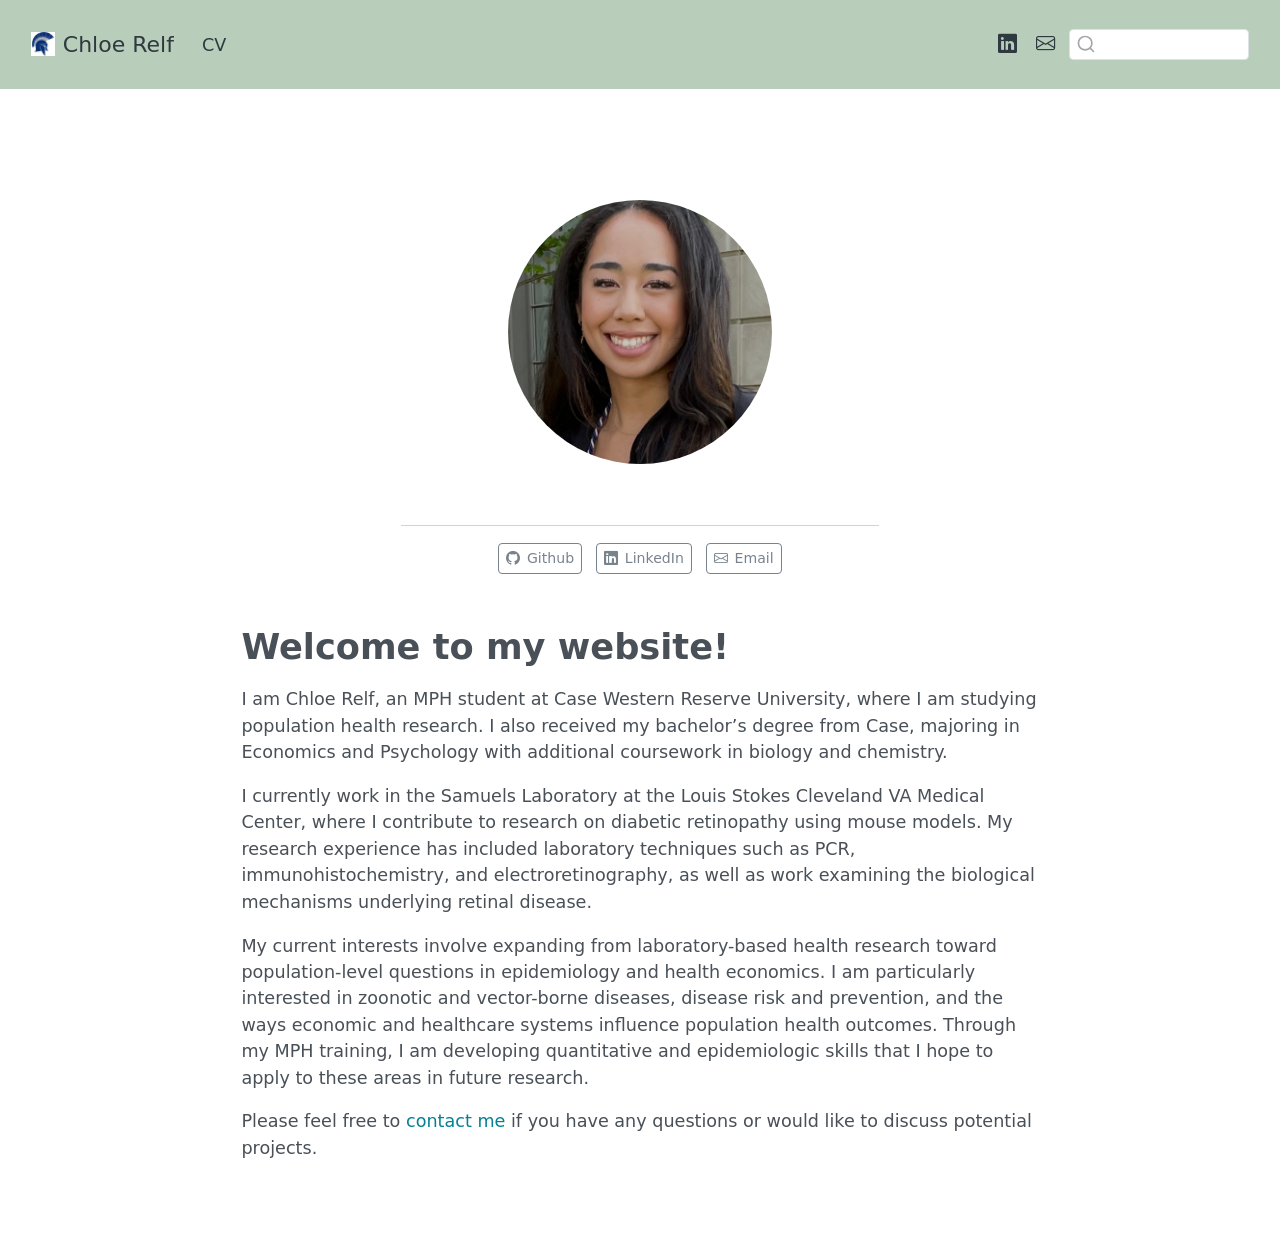
==== docs/index.html @ c8927da8 "Open quattro file" ====
<!DOCTYPE html>
<html xmlns="http://www.w3.org/1999/xhtml" lang="en" xml:lang="en"><head>

<meta charset="utf-8">
<meta name="generator" content="quarto-1.10.18">

<meta name="viewport" content="width=device-width, initial-scale=1.0, user-scalable=yes">


<title>Chloe Relf</title>
<style>
/* Default styles provided by pandoc.
** See https://pandoc.org/MANUAL.html#variables-for-html for config info.
*/
span.smallcaps{font-variant: small-caps;}
div.columns{display: flex; gap: 1.5em;}
div.column{flex: auto;}
@media screen {
div.columns{gap: min(4vw, 1.5em);}
div.column{overflow-x: auto;}
}
div.hanging-indent{margin-left: 1.5em; text-indent: -1.5em;}
ul.task-list{list-style: none;}
ul.task-list li input[type="checkbox"] {
  width: 0.8em;
  margin: 0 0.8em 0.2em -1em; /* quarto-specific, see https://github.com/quarto-dev/quarto-cli/issues/4556 */ 
  vertical-align: middle;
}
</style>


<script src="site_libs/quarto-nav/quarto-nav.js"></script>
<script src="site_libs/clipboard/clipboard.min.js"></script>
<script src="site_libs/quarto-search/autocomplete.umd.js"></script>
<script src="site_libs/quarto-search/fuse.min.js"></script>
<script src="site_libs/quarto-search/quarto-search.js"></script>
<meta name="quarto:offset" content="./">
<link href="./img/convert.jpg" rel="icon" type="image/jpeg">
<script src="site_libs/quarto-html/quarto.js" type="module"></script>
<script src="site_libs/quarto-html/tabsets/tabsets.js" type="module"></script>
<script src="site_libs/quarto-html/popper.min.js"></script>
<script src="site_libs/quarto-html/tippy.umd.min.js"></script>
<link href="site_libs/quarto-html/tippy.css" rel="stylesheet">
<link href="site_libs/quarto-html/quarto-syntax-highlighting-64a204ab8560d761af7679ceaba22944.css" rel="stylesheet" id="quarto-text-highlighting-styles">
<script src="site_libs/bootstrap/bootstrap.min.js"></script>
<link href="site_libs/bootstrap/bootstrap-icons.css" rel="stylesheet">
<link href="site_libs/bootstrap/bootstrap-76254cfffaa60bc1b4b25a9d0978b665.min.css" rel="stylesheet" append-hash="true" id="quarto-bootstrap" data-mode="light">
<script id="quarto-search-options" type="application/json">{
  "location": "navbar",
  "copy-button": false,
  "collapse-after": 3,
  "panel-placement": "end",
  "type": "textbox",
  "limit": 50,
  "keyboard-shortcut": [
    "f",
    "/",
    "s"
  ],
  "language": {
    "search-no-results-text": "No results",
    "search-matching-documents-text": "matching documents",
    "search-copy-link-title": "Copy link to search",
    "search-hide-matches-text": "Hide additional matches",
    "search-more-match-text": "more match in this document",
    "search-more-matches-text": "more matches in this document",
    "search-clear-button-title": "Clear",
    "search-text-placeholder": "",
    "search-detached-cancel-button-title": "Cancel",
    "search-submit-button-title": "Submit",
    "search-label": "Search"
  }
}</script>


</head>

<body class="nav-fixed fullcontent quarto-light">

<div id="quarto-search-results"></div>
  <header id="quarto-header" class="headroom fixed-top">
    <nav class="navbar navbar-expand-lg " data-bs-theme="dark">
      <div class="navbar-container container-fluid">
      <div class="navbar-brand-container mx-auto">
    <a href="./index.html" class="navbar-brand navbar-brand-logo">
    <img src="./img/convert.jpg" alt="" class="navbar-logo light-content">
    <img src="./img/convert.jpg" alt="" class="navbar-logo dark-content">
    </a>
    <a class="navbar-brand" href="./index.html">
    <span class="navbar-title">Chloe Relf</span>
    </a>
  </div>
            <div id="quarto-search" class="" title="Search"></div>
          <button class="navbar-toggler" type="button" data-bs-toggle="collapse" data-bs-target="#navbarCollapse" aria-controls="navbarCollapse" role="menu" aria-expanded="false" aria-label="Toggle navigation" onclick="if (window.quartoToggleHeadroom) { window.quartoToggleHeadroom(); }">
  <span class="navbar-toggler-icon"></span>
</button>
          <div class="collapse navbar-collapse" id="navbarCollapse">
            <ul class="navbar-nav navbar-nav-scroll me-auto">
  <li class="nav-item">
    <a class="nav-link" href="./cv/index.html"> 
<span class="menu-text">CV</span></a>
  </li>  
</ul>
            <ul class="navbar-nav navbar-nav-scroll ms-auto">
  <li class="nav-item compact">
    <a class="nav-link" href="https://www.linkedin.com/in/chloe-relf/"> <i class="bi bi-linkedin" role="img">
</i> 
<span class="menu-text"></span></a>
  </li>  
  <li class="nav-item compact">
    <a class="nav-link" href="mailto:mail.cer92@case.edu"> <i class="bi bi-envelope" role="img" aria-label="email">
</i> 
<span class="menu-text"></span></a>
  </li>  
</ul>
          </div> <!-- /navcollapse -->
            <div class="quarto-navbar-tools">
</div>
      </div> <!-- /container-fluid -->
    </nav>
</header>
<!-- content -->
<div id="quarto-content" class="quarto-container page-columns page-rows-contents page-layout-article page-navbar">
<!-- sidebar -->
<!-- margin-sidebar -->
    
<!-- main -->
<main class="content" id="quarto-document-content">




<div class="quarto-about-jolla">
  <img src="img/IMG_3010 2.jpg" class="about-image
  round " style="height: 15em; width: 15em;">
 <header id="title-block-header" class="quarto-title-block"></header><div id="about-block">
</div> 
  <hr class="about-sep">
   <div class="about-links">
  <a href="https://github.com/chloerelf" class="about-link" rel="" target="">
    <i class="bi bi-github"></i>
     <span class="about-link-text">Github</span>
  </a>
  <a href="https://www.linkedin.com/in/chloe-relf/" class="about-link" rel="" target="">
    <i class="bi bi-linkedin"></i>
     <span class="about-link-text">LinkedIn</span>
  </a>
  <a href="mailto:mail.cer92@case.edu" class="about-link" rel="" target="">
    <i class="bi bi-envelope"></i>
     <span class="about-link-text">Email</span>
  </a>
</div>
</div>

<section id="welcome-to-my-website" class="level1">
<h1>Welcome to my website!</h1>
<p>I am Chloe Relf, an MPH student at Case Western Reserve University, where I am studying population health research. I also received my bachelor’s degree from Case, majoring in Economics and Psychology with additional coursework in biology and chemistry.</p>
<p>I currently work in the Samuels Laboratory at the Louis Stokes Cleveland VA Medical Center, where I contribute to research on diabetic retinopathy using mouse models. My research experience has included laboratory techniques such as PCR, immunohistochemistry, and electroretinography, as well as work examining the biological mechanisms underlying retinal disease.</p>
<p>My current interests involve expanding from laboratory-based health research toward population-level questions in epidemiology and health economics. I am particularly interested in zoonotic and vector-borne diseases, disease risk and prevention, and the ways economic and healthcare systems influence population health outcomes. Through my MPH training, I am developing quantitative and epidemiologic skills that I hope to apply to these areas in future research.</p>
<p>Please feel free to <a href="mailto:mail.cer92@case.edu">contact me</a> if you have any questions or would like to discuss potential projects.</p>



</section>

</main> <!-- /main -->
<script id="quarto-html-after-body" type="application/javascript">
  window.document.addEventListener("DOMContentLoaded", function (event) {
    const isCodeAnnotation = (el) => {
      for (const clz of el.classList) {
        if (clz.startsWith('code-annotation-')) {                     
          return true;
        }
      }
      return false;
    }
    const onCopySuccess = function(e) {
      // button target
      const button = e.trigger;
      // don't keep focus
      button.blur();
      // flash "checked"
      button.classList.add('code-copy-button-checked');
      var currentTitle = button.getAttribute("title");
      button.setAttribute("title", "Copied!");
      let tooltip;
      if (window.bootstrap) {
        button.setAttribute("data-bs-toggle", "tooltip");
        button.setAttribute("data-bs-placement", "left");
        button.setAttribute("data-bs-title", "Copied!");
        tooltip = new bootstrap.Tooltip(button, 
          { trigger: "manual", 
            customClass: "code-copy-button-tooltip",
            offset: [0, -8]});
        tooltip.show();    
      }
      setTimeout(function() {
        if (tooltip) {
          tooltip.hide();
          button.removeAttribute("data-bs-title");
          button.removeAttribute("data-bs-toggle");
          button.removeAttribute("data-bs-placement");
        }
        button.setAttribute("title", currentTitle);
        button.classList.remove('code-copy-button-checked');
      }, 1000);
      // clear code selection
      e.clearSelection();
    }
    const getTextToCopy = function(trigger) {
      const outerScaffold = trigger.parentElement.cloneNode(true);
      const codeEl = outerScaffold.querySelector('code');
      for (const childEl of codeEl.children) {
        if (isCodeAnnotation(childEl)) {
          childEl.remove();
        }
      }
      return codeEl.innerText;
    }
    const clipboard = new window.ClipboardJS('.code-copy-button:not([data-in-quarto-modal])', {
      text: getTextToCopy
    });
    clipboard.on('success', onCopySuccess);
    if (window.document.getElementById('quarto-embedded-source-code-modal')) {
      const clipboardModal = new window.ClipboardJS('.code-copy-button[data-in-quarto-modal]', {
        text: getTextToCopy,
        container: window.document.getElementById('quarto-embedded-source-code-modal')
      });
      clipboardModal.on('success', onCopySuccess);
    }
      var localhostRegex = new RegExp(/^(?:http|https):\/\/localhost\:?[0-9]*\//);
      var mailtoRegex = new RegExp(/^mailto:/);
        var filterRegex = new RegExp('/' + window.location.host + '/');
      var isInternal = (href) => {
          return filterRegex.test(href) || localhostRegex.test(href) || mailtoRegex.test(href);
      }
      // Inspect non-navigation links and adorn them if external
     var links = window.document.querySelectorAll('a[href]:not(.nav-link):not(.navbar-brand):not(.toc-action):not(.sidebar-link):not(.sidebar-item-toggle):not(.pagination-link):not(.no-external):not([aria-hidden]):not(.dropdown-item):not(.quarto-navigation-tool):not(.about-link)');
      for (var i=0; i<links.length; i++) {
        const link = links[i];
        if (!isInternal(link.href)) {
          // undo the damage that might have been done by quarto-nav.js in the case of
          // links that we want to consider external
          if (link.dataset.originalHref !== undefined) {
            link.href = link.dataset.originalHref;
          }
        }
      }
    function tippyHover(el, contentFn, onTriggerFn, onUntriggerFn) {
      const config = {
        allowHTML: true,
        maxWidth: 500,
        delay: 100,
        arrow: false,
        appendTo: function(el) {
            return el.parentElement;
        },
        interactive: true,
        interactiveBorder: 10,
        theme: 'quarto',
        placement: 'bottom-start',
      };
      if (contentFn) {
        config.content = contentFn;
      }
      if (onTriggerFn) {
        config.onTrigger = onTriggerFn;
      }
      if (onUntriggerFn) {
        config.onUntrigger = onUntriggerFn;
      }
      window.tippy(el, config); 
    }
    const noterefs = window.document.querySelectorAll('a[role="doc-noteref"]');
    for (var i=0; i<noterefs.length; i++) {
      const ref = noterefs[i];
      tippyHover(ref, function() {
        // use id or data attribute instead here
        let href = ref.getAttribute('data-footnote-href') || ref.getAttribute('href');
        try { href = new URL(href).hash; } catch {}
        const id = href.replace(/^#\/?/, "");
        const note = window.document.getElementById(id);
        if (note) {
          return note.innerHTML;
        } else {
          return "";
        }
      });
    }
    const xrefs = window.document.querySelectorAll('a.quarto-xref');
    const processXRef = (id, note) => {
      // Strip column container classes
      const stripColumnClz = (el) => {
        el.classList.remove("page-full", "page-columns");
        if (el.children) {
          for (const child of el.children) {
            stripColumnClz(child);
          }
        }
      }
      stripColumnClz(note)
      if (id === null || id.startsWith('sec-')) {
        // Special case sections, only their first couple elements
        const container = document.createElement("div");
        if (note.children && note.children.length > 2) {
          container.appendChild(note.children[0].cloneNode(true));
          for (let i = 1; i < note.children.length; i++) {
            const child = note.children[i];
            if (child.tagName === "P" && child.innerText === "") {
              continue;
            } else {
              container.appendChild(child.cloneNode(true));
              break;
            }
          }
          if (window.Quarto?.typesetMath) {
            window.Quarto.typesetMath(container);
          }
          return container.innerHTML
        } else {
          if (window.Quarto?.typesetMath) {
            window.Quarto.typesetMath(note);
          }
          return note.innerHTML;
        }
      } else {
        // Remove any anchor links if they are present
        const anchorLink = note.querySelector('a.anchorjs-link');
        if (anchorLink) {
          anchorLink.remove();
        }
        if (window.Quarto?.typesetMath) {
          window.Quarto.typesetMath(note);
        }
        if (note.classList.contains("callout")) {
          return note.outerHTML;
        } else {
          return note.innerHTML;
        }
      }
    }
    for (var i=0; i<xrefs.length; i++) {
      const xref = xrefs[i];
      tippyHover(xref, undefined, function(instance) {
        instance.disable();
        let url = xref.getAttribute('href');
        let hash = undefined; 
        if (url.startsWith('#')) {
          hash = url;
        } else {
          try { hash = new URL(url).hash; } catch {}
        }
        if (hash) {
          const id = hash.replace(/^#\/?/, "");
          const note = window.document.getElementById(id);
          if (note !== null) {
            try {
              const html = processXRef(id, note.cloneNode(true));
              instance.setContent(html);
            } finally {
              instance.enable();
              instance.show();
            }
          } else {
            // See if we can fetch this
            fetch(url.split('#')[0])
            .then(res => res.text())
            .then(html => {
              const parser = new DOMParser();
              const htmlDoc = parser.parseFromString(html, "text/html");
              const note = htmlDoc.getElementById(id);
              if (note !== null) {
                const html = processXRef(id, note);
                instance.setContent(html);
              } 
            }).finally(() => {
              instance.enable();
              instance.show();
            });
          }
        } else {
          // See if we can fetch a full url (with no hash to target)
          // This is a special case and we should probably do some content thinning / targeting
          fetch(url)
          .then(res => res.text())
          .then(html => {
            const parser = new DOMParser();
            const htmlDoc = parser.parseFromString(html, "text/html");
            const note = htmlDoc.querySelector('main.content');
            if (note !== null) {
              // This should only happen for chapter cross references
              // (since there is no id in the URL)
              // remove the first header
              if (note.children.length > 0 && note.children[0].tagName === "HEADER") {
                note.children[0].remove();
              }
              const html = processXRef(null, note);
              instance.setContent(html);
            } 
          }).finally(() => {
            instance.enable();
            instance.show();
          });
        }
      }, function(instance) {
      });
    }
        let selectedAnnoteEl;
        const selectorForAnnotation = ( cell, annotation) => {
          let cellAttr = 'data-code-cell="' + cell + '"';
          let lineAttr = 'data-code-annotation="' +  annotation + '"';
          const selector = 'span[' + cellAttr + '][' + lineAttr + ']';
          return selector;
        }
        const selectCodeLines = (annoteEl) => {
          const doc = window.document;
          const targetCell = annoteEl.getAttribute("data-target-cell");
          const targetAnnotation = annoteEl.getAttribute("data-target-annotation");
          const annoteSpan = window.document.querySelector(selectorForAnnotation(targetCell, targetAnnotation));
          const lines = annoteSpan.getAttribute("data-code-lines").split(",");
          const lineIds = lines.map((line) => {
            return targetCell + "-" + line;
          })
          let top = null;
          let height = null;
          let parent = null;
          if (lineIds.length > 0) {
              //compute the position of the single el (top and bottom and make a div)
              const el = window.document.getElementById(lineIds[0]);
              top = el.offsetTop;
              height = el.offsetHeight;
              parent = el.parentElement.parentElement;
            if (lineIds.length > 1) {
              const lastEl = window.document.getElementById(lineIds[lineIds.length - 1]);
              const bottom = lastEl.offsetTop + lastEl.offsetHeight;
              height = bottom - top;
            }
            if (top !== null && height !== null && parent !== null) {
              // cook up a div (if necessary) and position it 
              let div = window.document.getElementById("code-annotation-line-highlight");
              if (div === null) {
                div = window.document.createElement("div");
                div.setAttribute("id", "code-annotation-line-highlight");
                div.style.position = 'absolute';
                parent.appendChild(div);
              }
              div.style.top = top - 2 + "px";
              div.style.height = height + 4 + "px";
              div.style.left = 0;
              let gutterDiv = window.document.getElementById("code-annotation-line-highlight-gutter");
              if (gutterDiv === null) {
                gutterDiv = window.document.createElement("div");
                gutterDiv.setAttribute("id", "code-annotation-line-highlight-gutter");
                gutterDiv.style.position = 'absolute';
                const codeCell = window.document.getElementById(targetCell);
                const gutter = codeCell.querySelector('.code-annotation-gutter');
                gutter.appendChild(gutterDiv);
              }
              gutterDiv.style.top = top - 2 + "px";
              gutterDiv.style.height = height + 4 + "px";
            }
            selectedAnnoteEl = annoteEl;
          }
        };
        const unselectCodeLines = () => {
          const elementsIds = ["code-annotation-line-highlight", "code-annotation-line-highlight-gutter"];
          elementsIds.forEach((elId) => {
            const div = window.document.getElementById(elId);
            if (div) {
              div.remove();
            }
          });
          selectedAnnoteEl = undefined;
        };
          // Handle positioning of the toggle
      window.addEventListener(
        "resize",
        throttle(() => {
          elRect = undefined;
          if (selectedAnnoteEl) {
            selectCodeLines(selectedAnnoteEl);
          }
        }, 10)
      );
      function throttle(fn, ms) {
      let throttle = false;
      let timer;
        return (...args) => {
          if(!throttle) { // first call gets through
              fn.apply(this, args);
              throttle = true;
          } else { // all the others get throttled
              if(timer) clearTimeout(timer); // cancel #2
              timer = setTimeout(() => {
                fn.apply(this, args);
                timer = throttle = false;
              }, ms);
          }
        };
      }
        // Attach click handler to the DT
        const annoteDls = window.document.querySelectorAll('dt[data-target-cell]');
        for (const annoteDlNode of annoteDls) {
          annoteDlNode.addEventListener('click', (event) => {
            const clickedEl = event.target;
            if (clickedEl !== selectedAnnoteEl) {
              unselectCodeLines();
              const activeEl = window.document.querySelector('dt[data-target-cell].code-annotation-active');
              if (activeEl) {
                activeEl.classList.remove('code-annotation-active');
              }
              selectCodeLines(clickedEl);
              clickedEl.classList.add('code-annotation-active');
            } else {
              // Unselect the line
              unselectCodeLines();
              clickedEl.classList.remove('code-annotation-active');
            }
          });
        }
    const findCites = (el) => {
      const parentEl = el.parentElement;
      if (parentEl) {
        const cites = parentEl.dataset.cites;
        if (cites) {
          return {
            el,
            cites: cites.split(' ')
          };
        } else {
          return findCites(el.parentElement)
        }
      } else {
        return undefined;
      }
    };
    var bibliorefs = window.document.querySelectorAll('a[role="doc-biblioref"]');
    for (var i=0; i<bibliorefs.length; i++) {
      const ref = bibliorefs[i];
      const citeInfo = findCites(ref);
      if (citeInfo) {
        tippyHover(citeInfo.el, function() {
          var popup = window.document.createElement('div');
          citeInfo.cites.forEach(function(cite) {
            var citeDiv = window.document.createElement('div');
            citeDiv.classList.add('hanging-indent');
            citeDiv.classList.add('csl-entry');
            var biblioDiv = window.document.getElementById('ref-' + cite);
            if (biblioDiv) {
              citeDiv.innerHTML = biblioDiv.innerHTML;
            }
            popup.appendChild(citeDiv);
          });
          return popup.innerHTML;
        });
      }
    }
  });
  </script>
</div> <!-- /content -->




</body></html>
---- docs/site_libs/quarto-html/tippy.css ----
.tippy-box[data-animation=fade][data-state=hidden]{opacity:0}[data-tippy-root]{max-width:calc(100vw - 10px)}.tippy-box{position:relative;background-color:#333;color:#fff;border-radius:4px;font-size:14px;line-height:1.4;white-space:normal;outline:0;transition-property:transform,visibility,opacity}.tippy-box[data-placement^=top]>.tippy-arrow{bottom:0}.tippy-box[data-placement^=top]>.tippy-arrow:before{bottom:-7px;left:0;border-width:8px 8px 0;border-top-color:initial;transform-origin:center top}.tippy-box[data-placement^=bottom]>.tippy-arrow{top:0}.tippy-box[data-placement^=bottom]>.tippy-arrow:before{top:-7px;left:0;border-width:0 8px 8px;border-bottom-color:initial;transform-origin:center bottom}.tippy-box[data-placement^=left]>.tippy-arrow{right:0}.tippy-box[data-placement^=left]>.tippy-arrow:before{border-width:8px 0 8px 8px;border-left-color:initial;right:-7px;transform-origin:center left}.tippy-box[data-placement^=right]>.tippy-arrow{left:0}.tippy-box[data-placement^=right]>.tippy-arrow:before{left:-7px;border-width:8px 8px 8px 0;border-right-color:initial;transform-origin:center right}.tippy-box[data-inertia][data-state=visible]{transition-timing-function:cubic-bezier(.54,1.5,.38,1.11)}.tippy-arrow{width:16px;height:16px;color:#333}.tippy-arrow:before{content:"";position:absolute;border-color:transparent;border-style:solid}.tippy-content{position:relative;padding:5px 9px;z-index:1}
---- docs/site_libs/quarto-html/quarto-syntax-highlighting-64a204ab8560d761af7679ceaba22944.css ----
/* quarto syntax highlight colors */
:root {
  --quarto-hl-ot-color: #003B4F;
  --quarto-hl-at-color: #657422;
  --quarto-hl-ss-color: #20794D;
  --quarto-hl-an-color: #5E5E5E;
  --quarto-hl-fu-color: #4758AB;
  --quarto-hl-st-color: #20794D;
  --quarto-hl-cf-color: #003B4F;
  --quarto-hl-op-color: #5E5E5E;
  --quarto-hl-er-color: #AD0000;
  --quarto-hl-bn-color: #AD0000;
  --quarto-hl-al-color: #AD0000;
  --quarto-hl-va-color: #111111;
  --quarto-hl-bu-color: inherit;
  --quarto-hl-ex-color: inherit;
  --quarto-hl-pp-color: #AD0000;
  --quarto-hl-in-color: #5E5E5E;
  --quarto-hl-vs-color: #20794D;
  --quarto-hl-wa-color: #5E5E5E;
  --quarto-hl-do-color: #5E5E5E;
  --quarto-hl-im-color: #00769E;
  --quarto-hl-ch-color: #20794D;
  --quarto-hl-dt-color: #AD0000;
  --quarto-hl-fl-color: #AD0000;
  --quarto-hl-co-color: #5E5E5E;
  --quarto-hl-cv-color: #5E5E5E;
  --quarto-hl-cn-color: #8f5902;
  --quarto-hl-sc-color: #5E5E5E;
  --quarto-hl-dv-color: #AD0000;
  --quarto-hl-kw-color: #003B4F;
}

/* other quarto variables */
:root {
  --quarto-font-monospace: SFMono-Regular, Menlo, Monaco, Consolas, "Liberation Mono", "Courier New", monospace;
}

/* syntax highlight based on Pandoc's rules */
pre > code.sourceCode > span {
  color: #003B4F;
}

code.sourceCode > span {
  color: #003B4F;
}

div.sourceCode,
div.sourceCode pre.sourceCode {
  color: #003B4F;
}

/* Normal */
code span {
  color: #003B4F;
}

/* Alert */
code span.al {
  color: #AD0000;
  font-style: inherit;
}

/* Annotation */
code span.an {
  color: #5E5E5E;
  font-style: inherit;
}

/* Attribute */
code span.at {
  color: #657422;
  font-style: inherit;
}

/* BaseN */
code span.bn {
  color: #AD0000;
  font-style: inherit;
}

/* BuiltIn */
code span.bu {
  font-style: inherit;
}

/* ControlFlow */
code span.cf {
  color: #003B4F;
  font-weight: bold;
  font-style: inherit;
}

/* Char */
code span.ch {
  color: #20794D;
  font-style: inherit;
}

/* Constant */
code span.cn {
  color: #8f5902;
  font-style: inherit;
}

/* Comment */
code span.co {
  color: #5E5E5E;
  font-style: inherit;
}

/* CommentVar */
code span.cv {
  color: #5E5E5E;
  font-style: italic;
}

/* Documentation */
code span.do {
  color: #5E5E5E;
  font-style: italic;
}

/* DataType */
code span.dt {
  color: #AD0000;
  font-style: inherit;
}

/* DecVal */
code span.dv {
  color: #AD0000;
  font-style: inherit;
}

/* Error */
code span.er {
  color: #AD0000;
  font-style: inherit;
}

/* Extension */
code span.ex {
  font-style: inherit;
}

/* Float */
code span.fl {
  color: #AD0000;
  font-style: inherit;
}

/* Function */
code span.fu {
  color: #4758AB;
  font-style: inherit;
}

/* Import */
code span.im {
  color: #00769E;
  font-style: inherit;
}

/* Information */
code span.in {
  color: #5E5E5E;
  font-style: inherit;
}

/* Keyword */
code span.kw {
  color: #003B4F;
  font-weight: bold;
  font-style: inherit;
}

/* Operator */
code span.op {
  color: #5E5E5E;
  font-style: inherit;
}

/* Other */
code span.ot {
  color: #003B4F;
  font-style: inherit;
}

/* Preprocessor */
code span.pp {
  color: #AD0000;
  font-style: inherit;
}

/* SpecialChar */
code span.sc {
  color: #5E5E5E;
  font-style: inherit;
}

/* SpecialString */
code span.ss {
  color: #20794D;
  font-style: inherit;
}

/* String */
code span.st {
  color: #20794D;
  font-style: inherit;
}

/* Variable */
code span.va {
  color: #111111;
  font-style: inherit;
}

/* VerbatimString */
code span.vs {
  color: #20794D;
  font-style: inherit;
}

/* Warning */
code span.wa {
  color: #5E5E5E;
  font-style: italic;
}

.prevent-inlining {
  content: "</";
}

/*# sourceMappingURL=9d8d5bb603a83b8298b89080a598c93b.css.map */
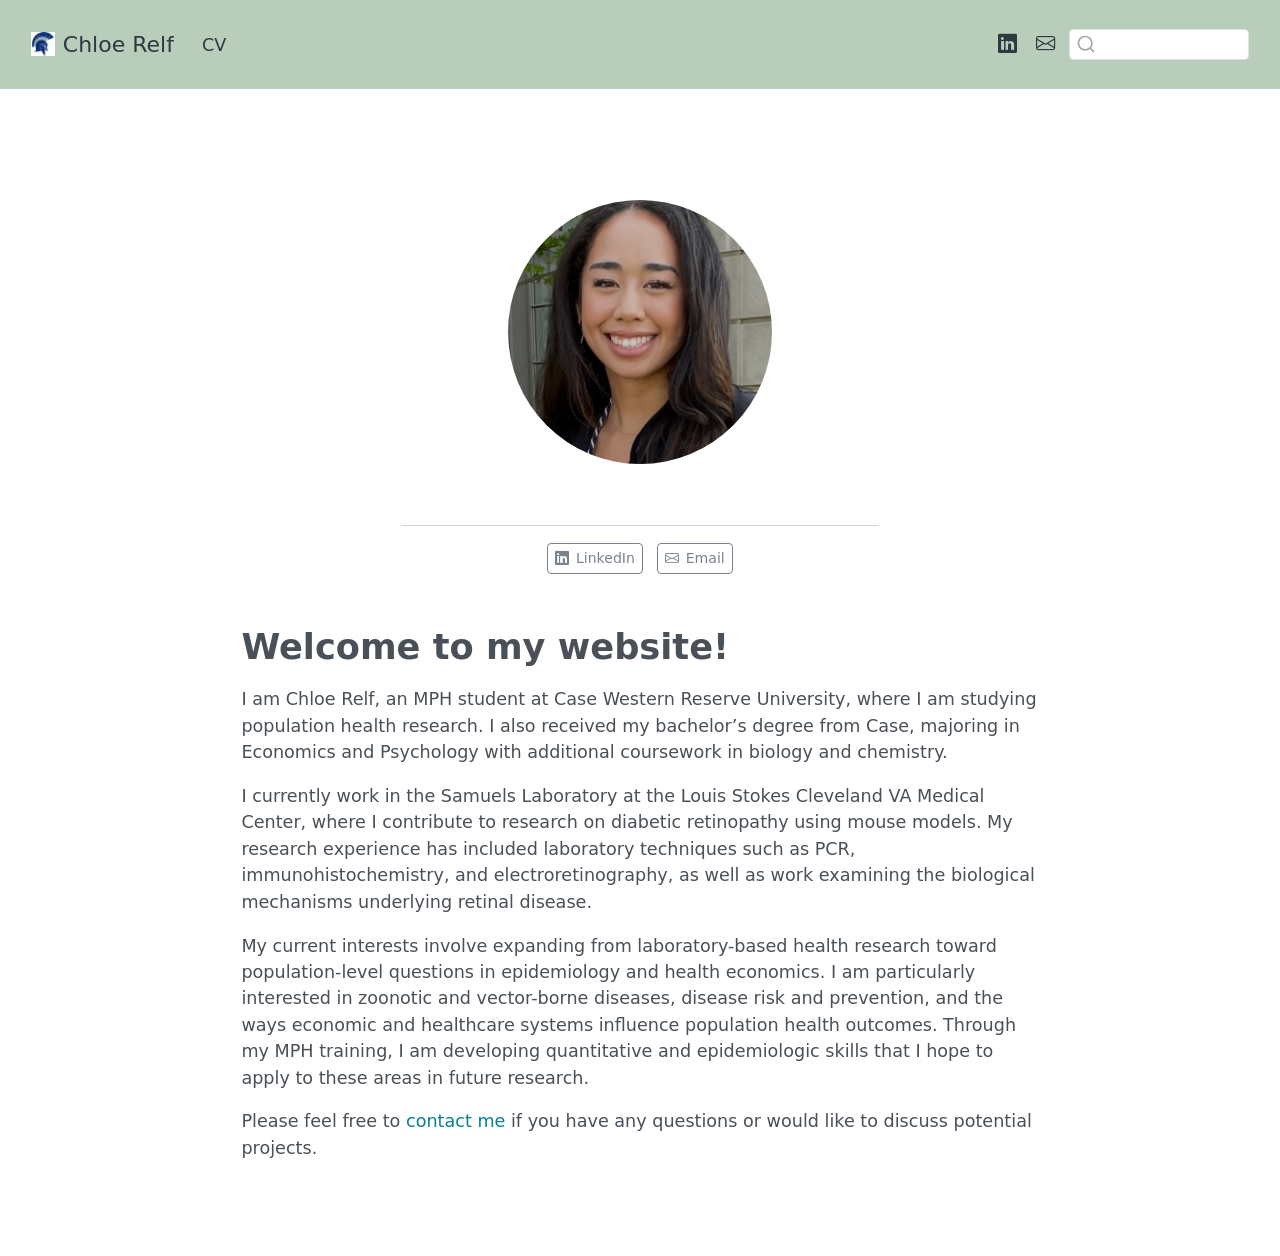
==== commit 44681223: "Update" ====
--- a/docs/index.html
+++ b/docs/index.html
@@ -137,10 +137,6 @@
 </div> 
   <hr class="about-sep">
    <div class="about-links">
-  <a href="https://github.com/chloerelf" class="about-link" rel="" target="">
-    <i class="bi bi-github"></i>
-     <span class="about-link-text">Github</span>
-  </a>
   <a href="https://www.linkedin.com/in/chloe-relf/" class="about-link" rel="" target="">
     <i class="bi bi-linkedin"></i>
      <span class="about-link-text">LinkedIn</span>
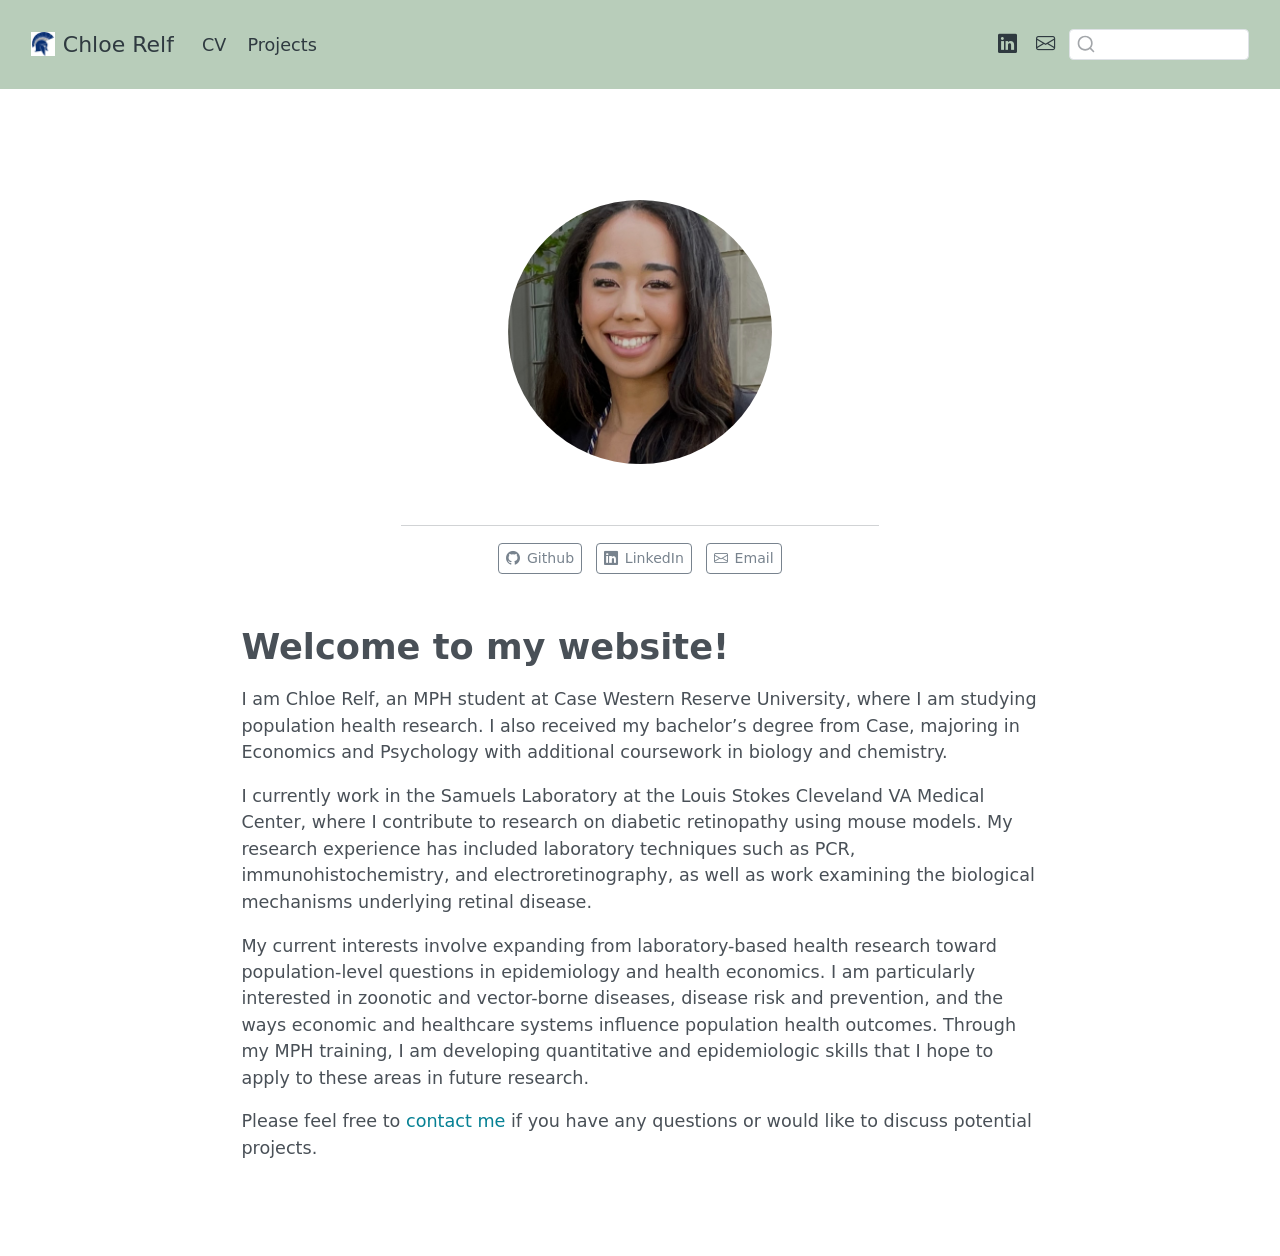
==== commit f2ab10f9: "Project A analysis + dashboard Add project A analysis and dashboard" ====
--- a/docs/index.html
+++ b/docs/index.html
@@ -100,6 +100,10 @@
     <a class="nav-link" href="./cv/index.html"> 
 <span class="menu-text">CV</span></a>
   </li>  
+  <li class="nav-item">
+    <a class="nav-link" href="./projects/index.html"> 
+<span class="menu-text">Projects</span></a>
+  </li>  
 </ul>
             <ul class="navbar-nav navbar-nav-scroll ms-auto">
   <li class="nav-item compact">
@@ -137,6 +141,10 @@
 </div> 
   <hr class="about-sep">
    <div class="about-links">
+  <a href="https://github.com/chloerelf" class="about-link" rel="" target="">
+    <i class="bi bi-github"></i>
+     <span class="about-link-text">Github</span>
+  </a>
   <a href="https://www.linkedin.com/in/chloe-relf/" class="about-link" rel="" target="">
     <i class="bi bi-linkedin"></i>
      <span class="about-link-text">LinkedIn</span>
